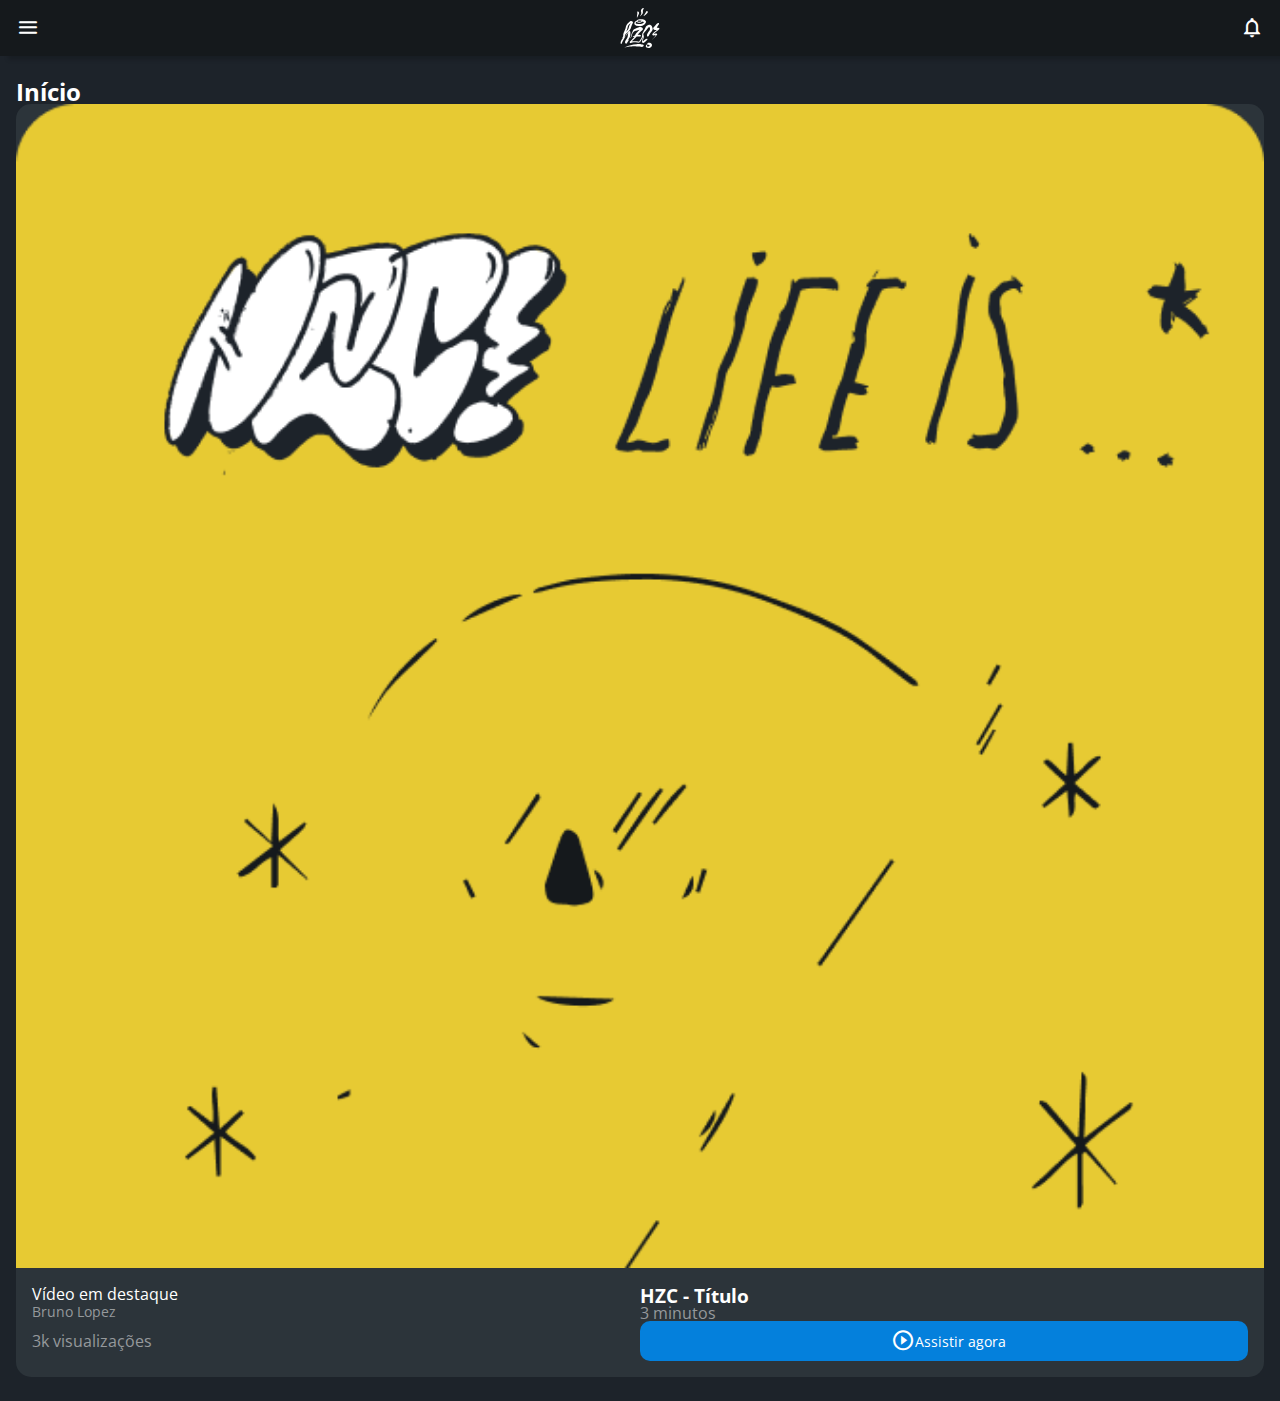
==== index.html @ 6a9f3d5c "first commit" ====
<!DOCTYPE html>
<html lang="pt">
  <head>
    <meta charset="UTF-8" />
    <meta http-equiv="X-UA-Compatible" content="IE=edge" />
    <meta name="viewport" content="width=device-width, initial-scale=1.0" />
    <title>HZC | Home</title>
    <link rel="preconnect" href="https://fonts.googleapis.com" />
    <link rel="preconnect" href="https://fonts.gstatic.com" crossorigin />
    <link rel="stylesheet" href="https://fonts.googleapis.com/css2?family=Open+Sans:wght@400;600;700&display=swap" />
    <link rel="stylesheet" href="./assets/css/reset.css" />
    <link rel="stylesheet" href="./assets/css/estilos.css" />
  </head>

  <body>
    <header class="cabecalho">
      <button class="cabecalho__menu" aria-label="Menu"><i></i></button>
      <img src="./assets/img/logo.svg" alt="Logotipo da HZC" class="cabecalho__logo" />
      <button class="cabecalho__notificacao" aria-label="Notificação"><i></i></button>
    </header>
    <nav class="menu-lateral">
      <img src="assets/img/logo.svg" alt="" class="menu-lateral__logo" alt="Logotipo da HZC" />
      <a href="#" class="menu-lateral__link menu-lateral__link--inicio menu-lateral__link--ativo">Início</a>
      <a href="#" class="menu-lateral__link menu-lateral__link--videos">Vídeos</a>
      <a href="#" class="menu-lateral__link menu-lateral__link--picos">Picos</a>
      <a href="#" class="menu-lateral__link menu-lateral__link--integrantes">Integrantes</a>
      <a href="#" class="menu-lateral__link menu-lateral__link--camisas">Camisas</a>
      <a href="#" class="menu-lateral__link menu-lateral__link--pinturas">Pinturas</a>
    </nav>
    <main class="principal">
      <h2 class="titulo-pagina">Início</h2>
      <article class="cartao">
        <img src="assets/img/banner-mobile_1.png" alt="Banner do cartao" class="cartao__imagem" />
        <div class="cartao__conteudo">
          <p class="cartao__destaque">Vídeo em destaque</p>
          <h3 class="cartao__titulo">HZC - Título</h3>
          <p class="cartao__perfil">Bruno Lopez</p>
          <p class="cartao__info cartao__info--tempo">3 minutos</p>
          <p class="cartao__info cartao__info--visualizacao">3k visualizações</p>
          <button class="cartao__botao cartao__botao--play cartao__botao--destaque">Assistir agora</button>
        </div>
      </article>
    </main>

    <script src="index.js"></script>
  </body>
</html>
---- assets/css/estilos.css ----
@font-face {
  font-family: "icones";
  src: url(../font/icones.ttf);
}

body {
  background-color: #1d232a;
  font-family: "Open Sans", "icones", sans-serif;
  color: #ffffff;
}

.cabecalho {
  display: flex;
  justify-content: space-between;
  align-items: center;
  background-color: #15191c;
  padding: 8px 16px;
  box-shadow: 8px 4px 4px rgba(0, 0, 0, 0.16);
}

.cabecalho__menu i::before {
  content: "\e904";
  font-size: 24px;
}
.cabecalho__logo {
  width: 40px;
}
.cabecalho__notificacao::before {
  content: "\e906";
  font-size: 24px;
}

/* MENU Navbar */
.menu-lateral {
  display: flex;
  flex-direction: column;
  background-color: #15191c;
  width: 75vw;
  height: 100vh;
  left: -100vw;
  position: absolute;
  transition: 0.25s;
  z-index: 99;
}

.menu-lateral--ativo {
  transition: 0.25s;
  left: 0;
}

.menu-lateral__logo {
  align-self: center;
  width: 118px;
  padding: 16px;
}

.menu-lateral__link {
  height: 64px;
  color: #95999c;
  padding-left: 64px;
  display: flex;
  align-items: center;
}

.menu-lateral__link--ativo {
  color: #ffffff;
  padding-left: 56px;
  border-left: 8px solid #ffffff;
}

.menu-lateral__link::before {
  content: "";
  width: 24px;
  height: 24px;
  font-size: 24px;
  position: absolute;
  left: 24px;
}

.menu-lateral__link--inicio::before {
  content: "\e902";
}

.menu-lateral__link--videos::before {
  content: "\e90e";
}

.menu-lateral__link--picos::before {
  content: "\e909";
}

.menu-lateral__link--integrantes::before {
  content: "\e903";
}

.menu-lateral__link--camisas::before {
  content: "\e900";
}

.menu-lateral__link--pinturas::before {
  content: "\e90a";
}

.principal {
  padding: 24px 16px;
}

.titulo-pagina {
  font-size: 1.5rem;
  font-weight: 700;
}

.cartao {
  width: 100%;
  overflow: hidden;
  border-radius: 15px;
  background-color: #2c343a;
}

.cartao__conteudo {
  padding: 16px;
  display: grid;
  grid-template-columns: 1fr 1fr;
}

.cartao_destaque {
  grid-column: span 2 ;
}

.cartao__titulo {
  font-size: 1.2rem;
  font-weight: 700;
}

.cartao__perfil {
  color: #95999c;
  font-size: 0.9rem;
}

.cartao__info {
  display: flex;
  align-items: center;
  color: #95999c;
}

.cartao__info--tempo {
  content: "\e90c";
  margin-right: 8px;
}

.cartao__info--visualizacao {
  content: "\e90f";
  margin-right: 8px;
}

.cartao__botao {
  display: flex;
  justify-content: center;
  align-items: center;
  background-color: #0480dc;
  width: 40px;
  height: 40px;
  border-radius: 10px;
  font-size: 0.9rem;
}

.cartao__botao--play::before {
  content: "\e90b";
  font-size: 24px;
}

.cartao__botao--destaque {
  width: 100%;
}

.cartao__botao--destaque::before {
  margin-left: 8px;
}
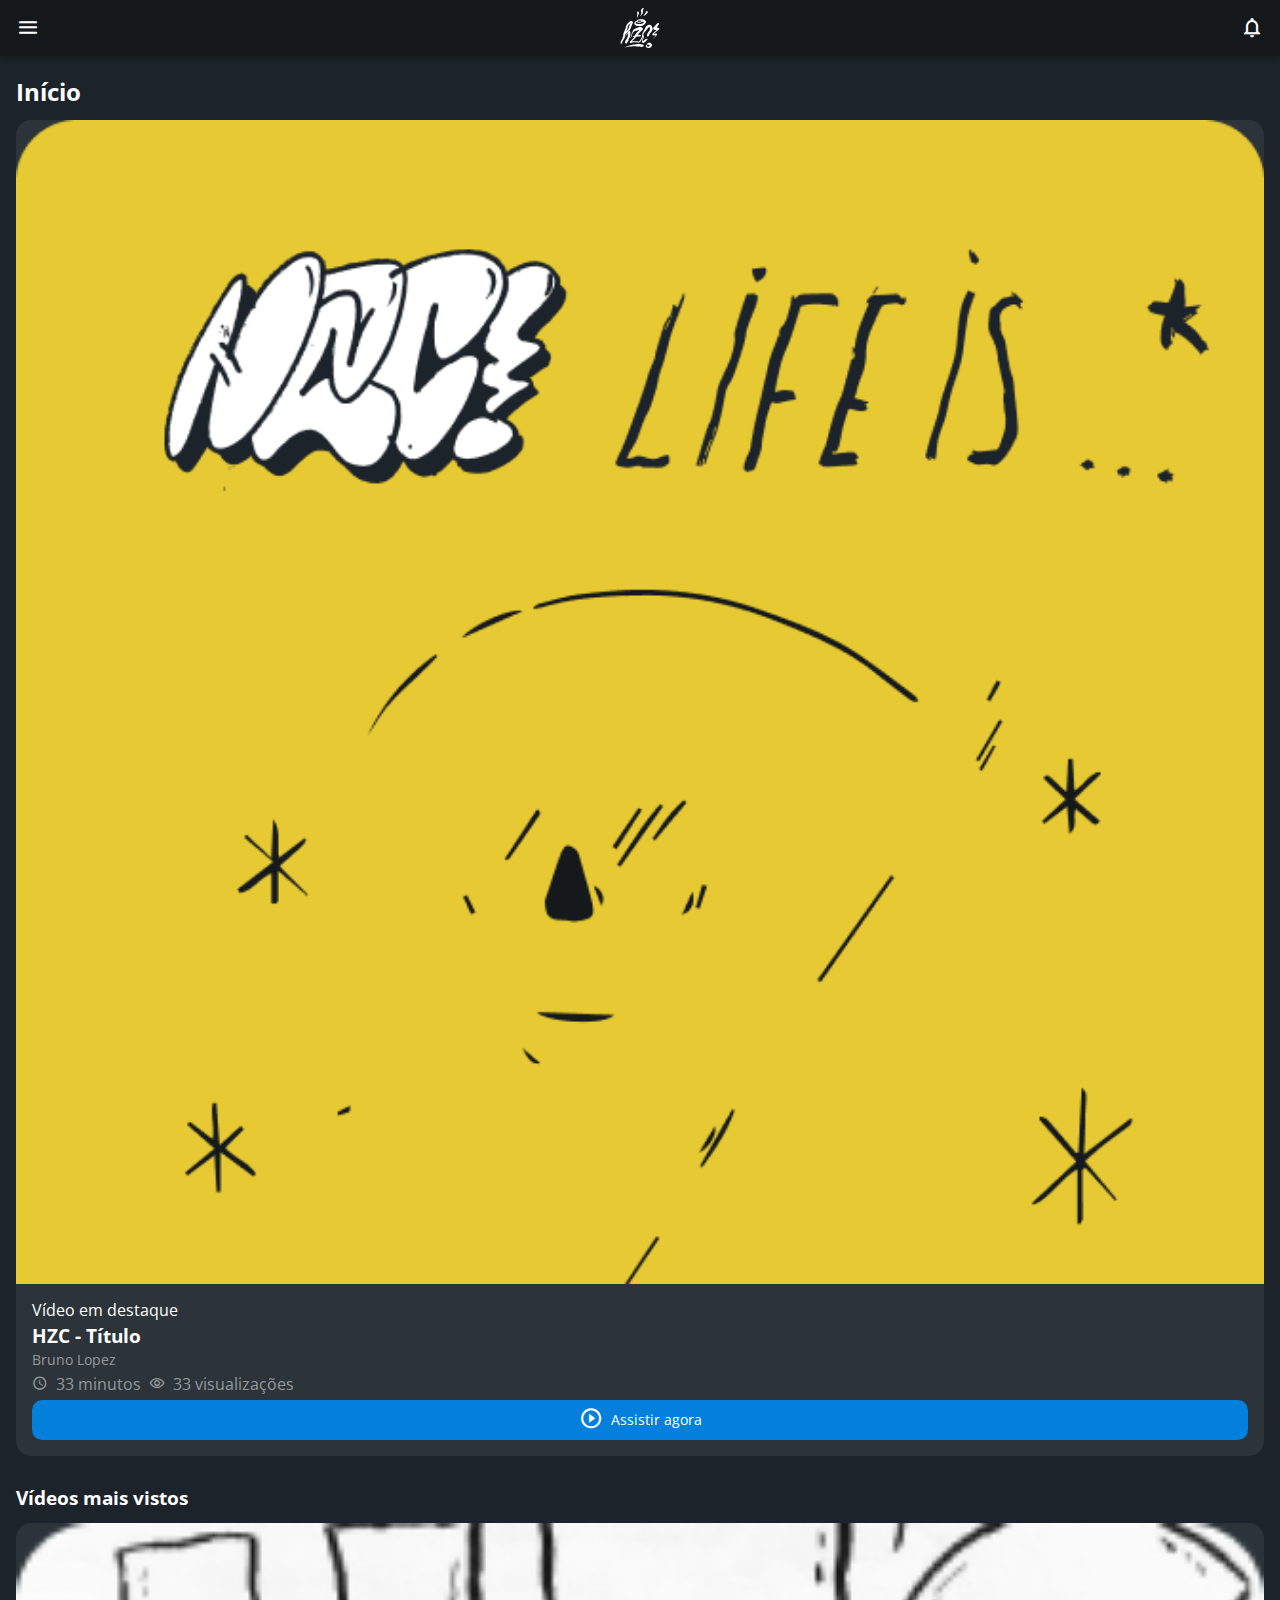
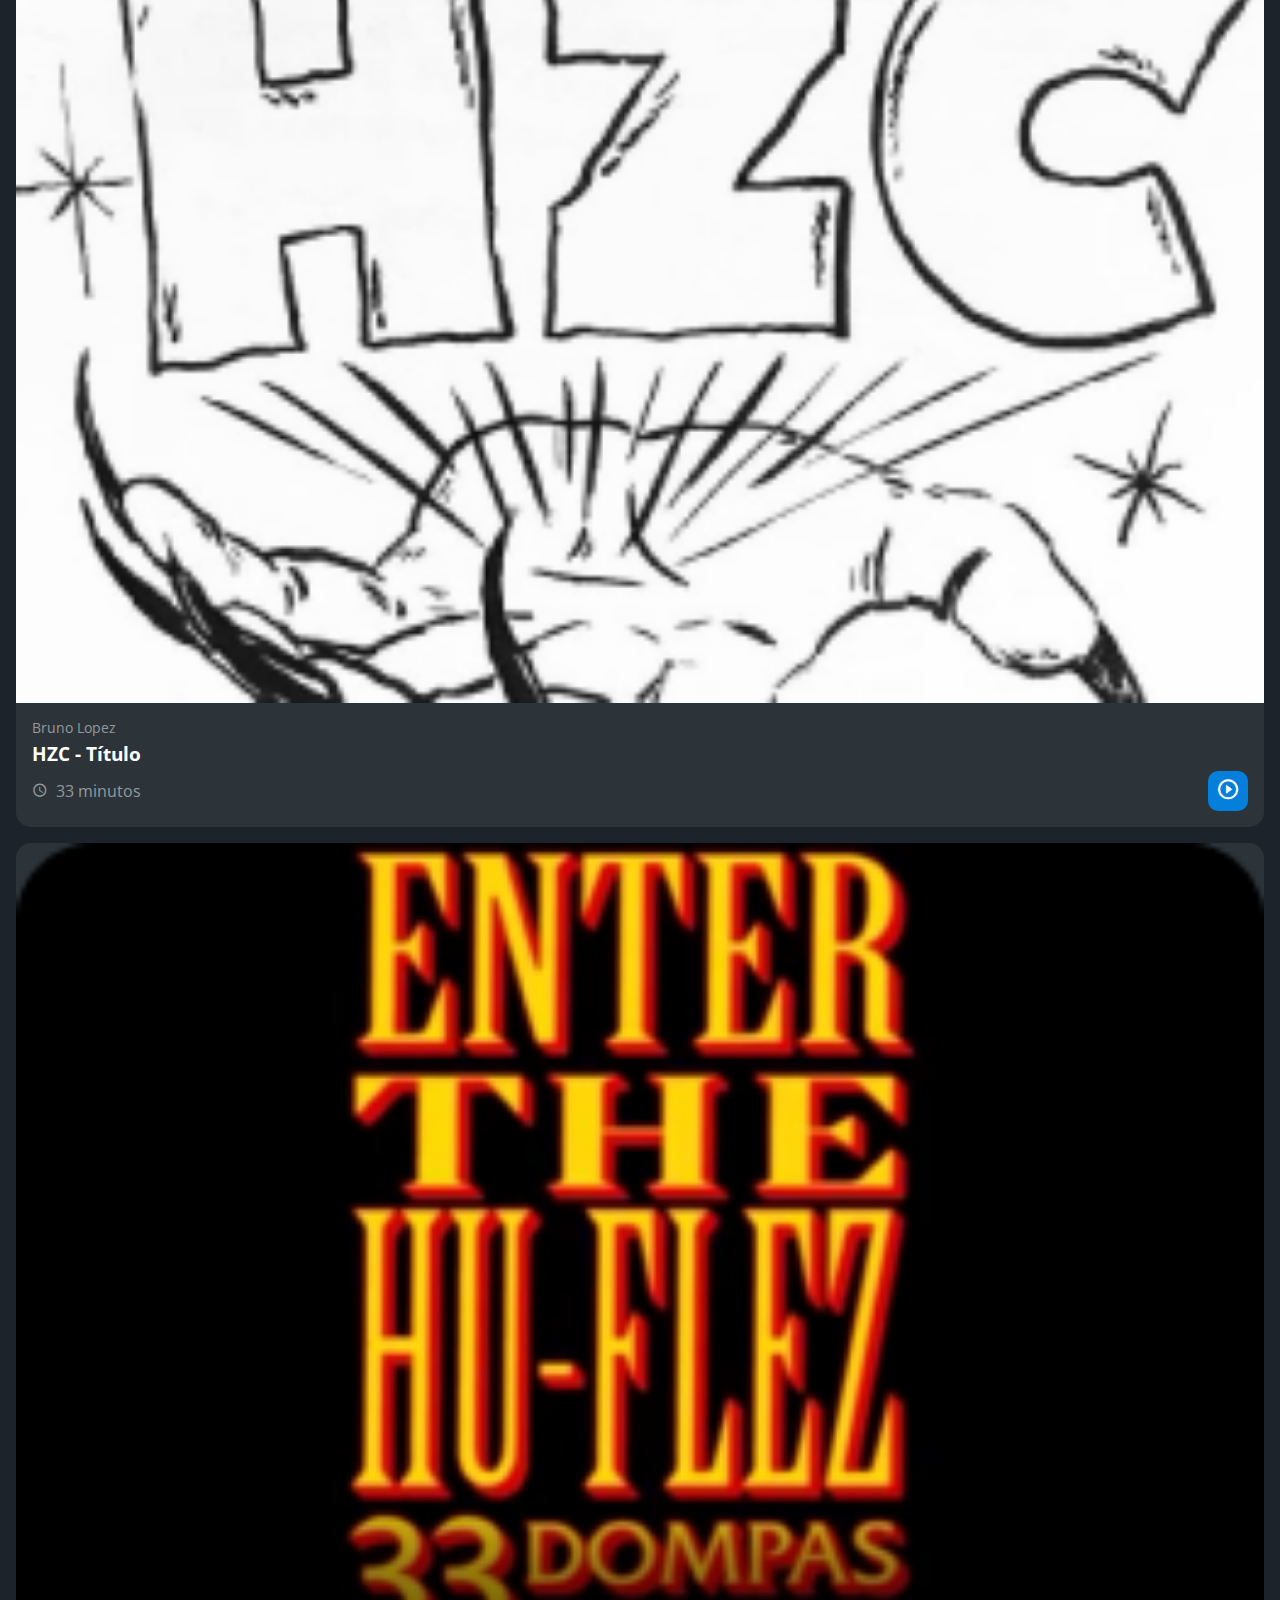
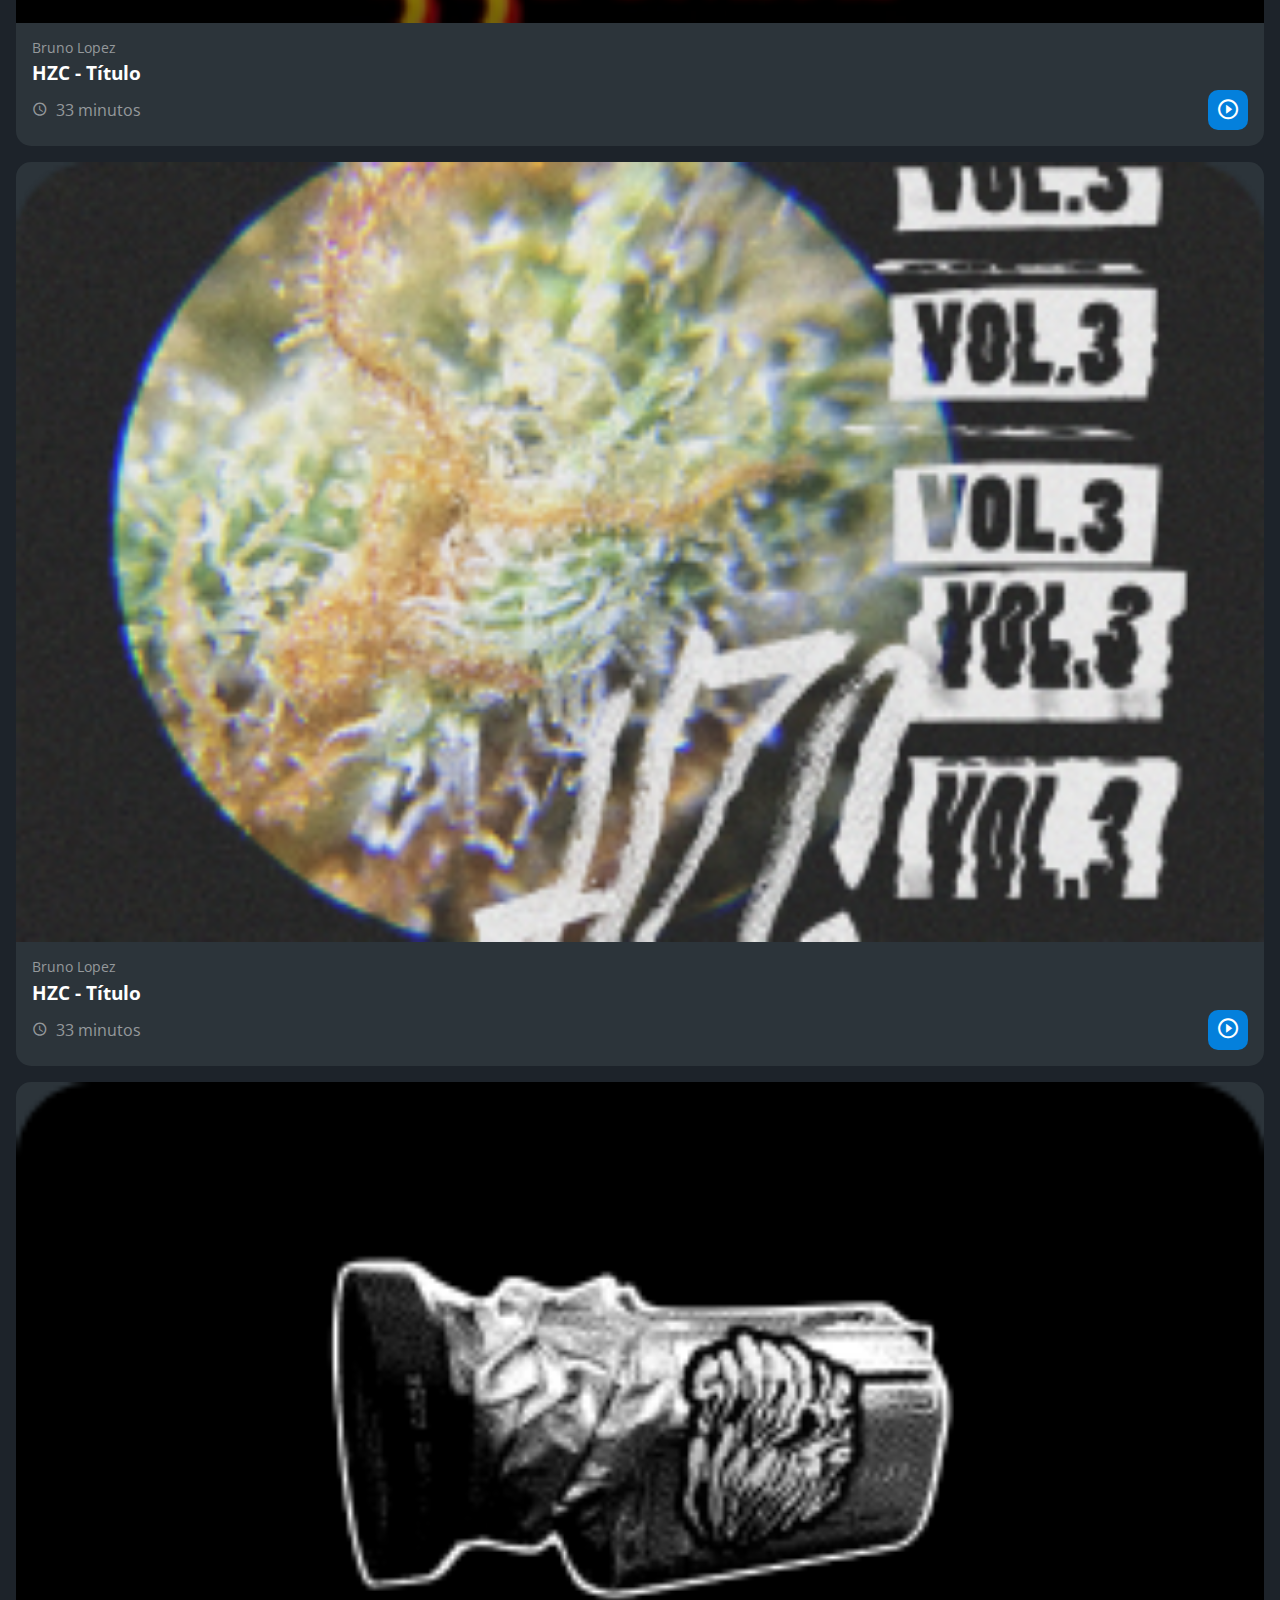
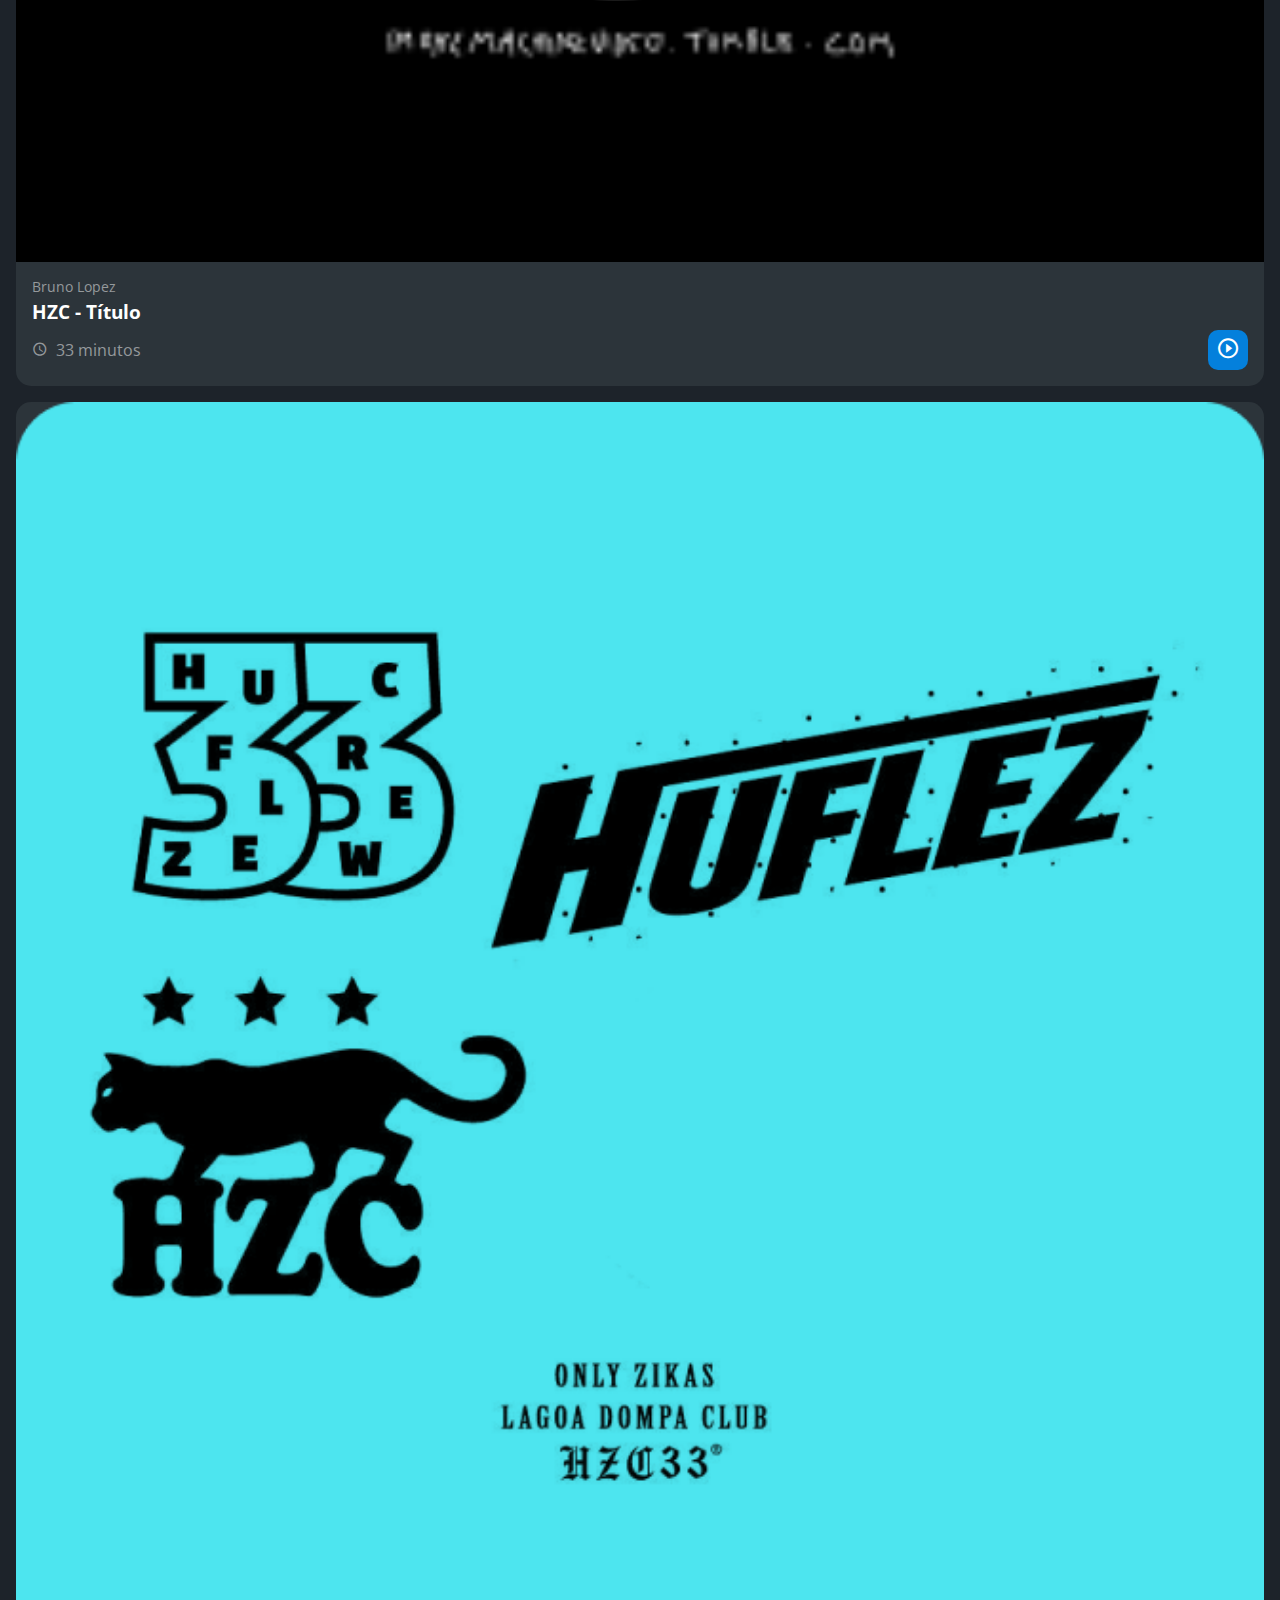
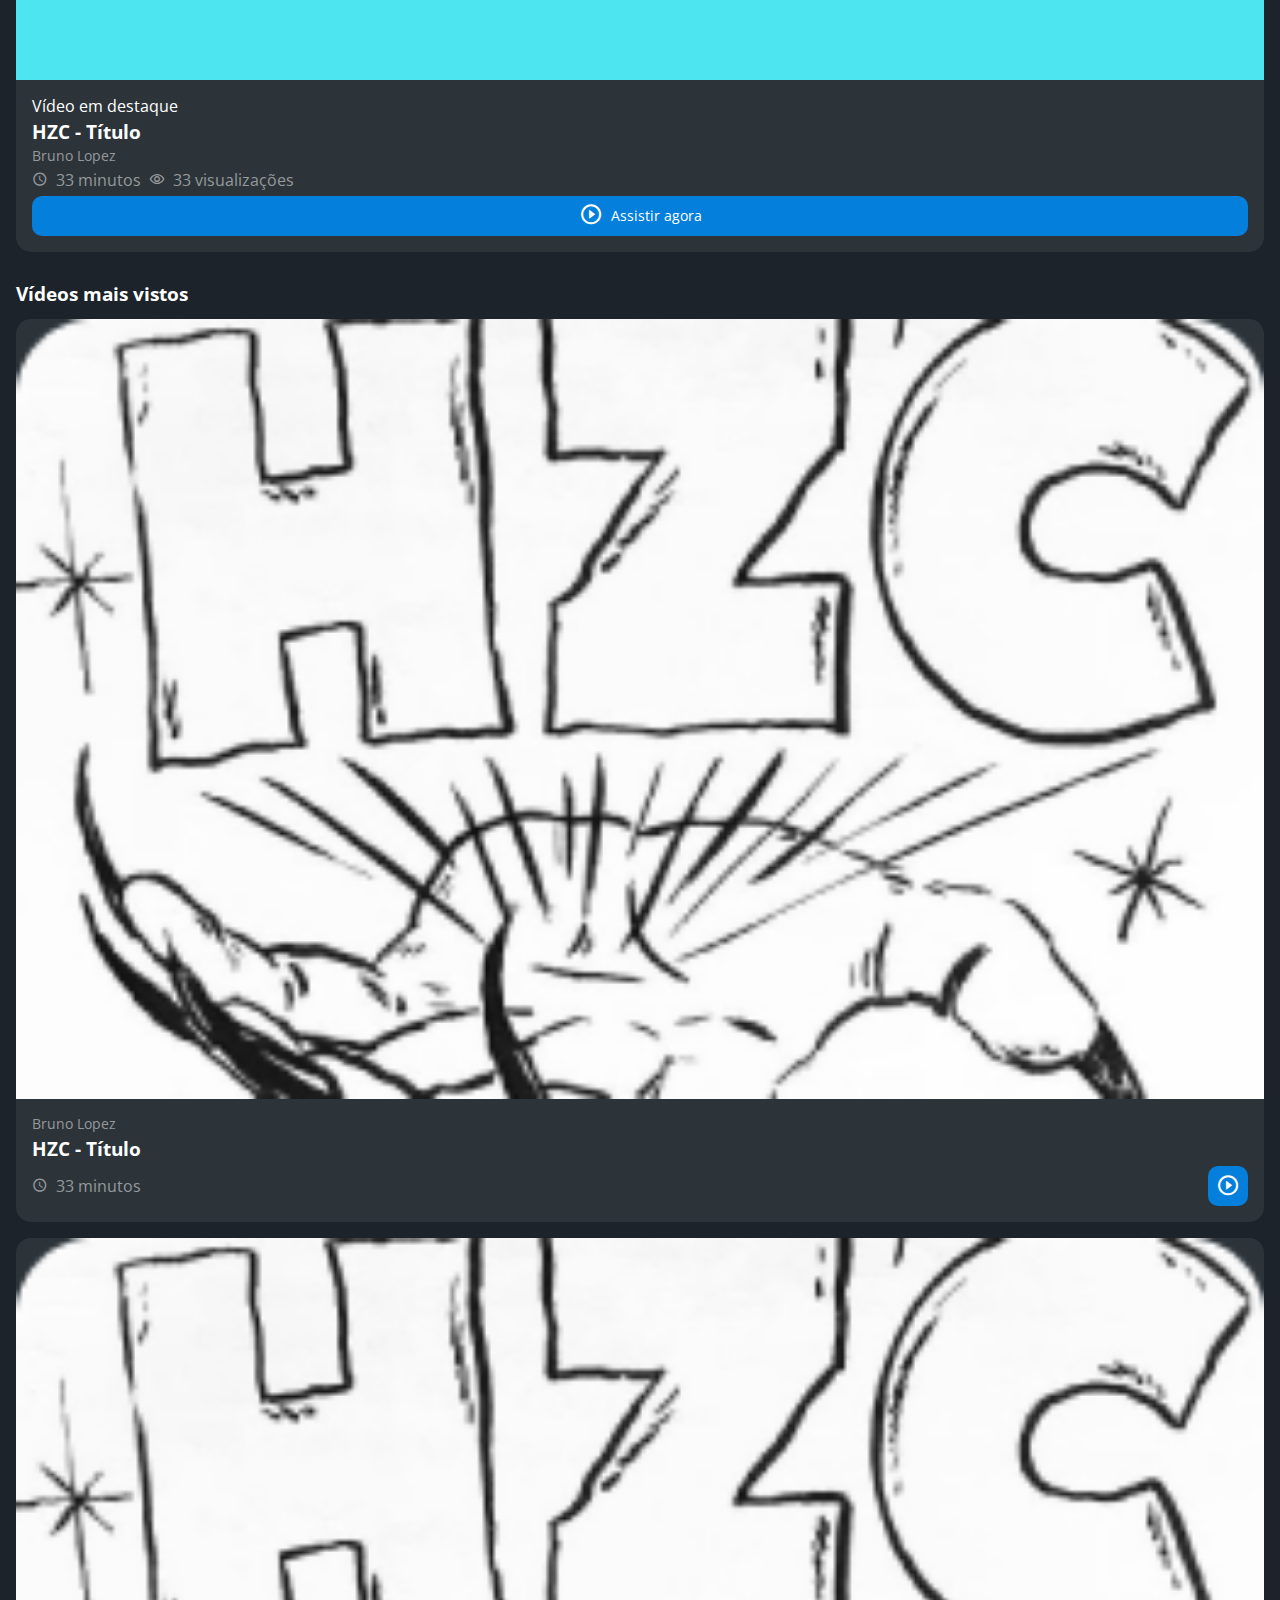
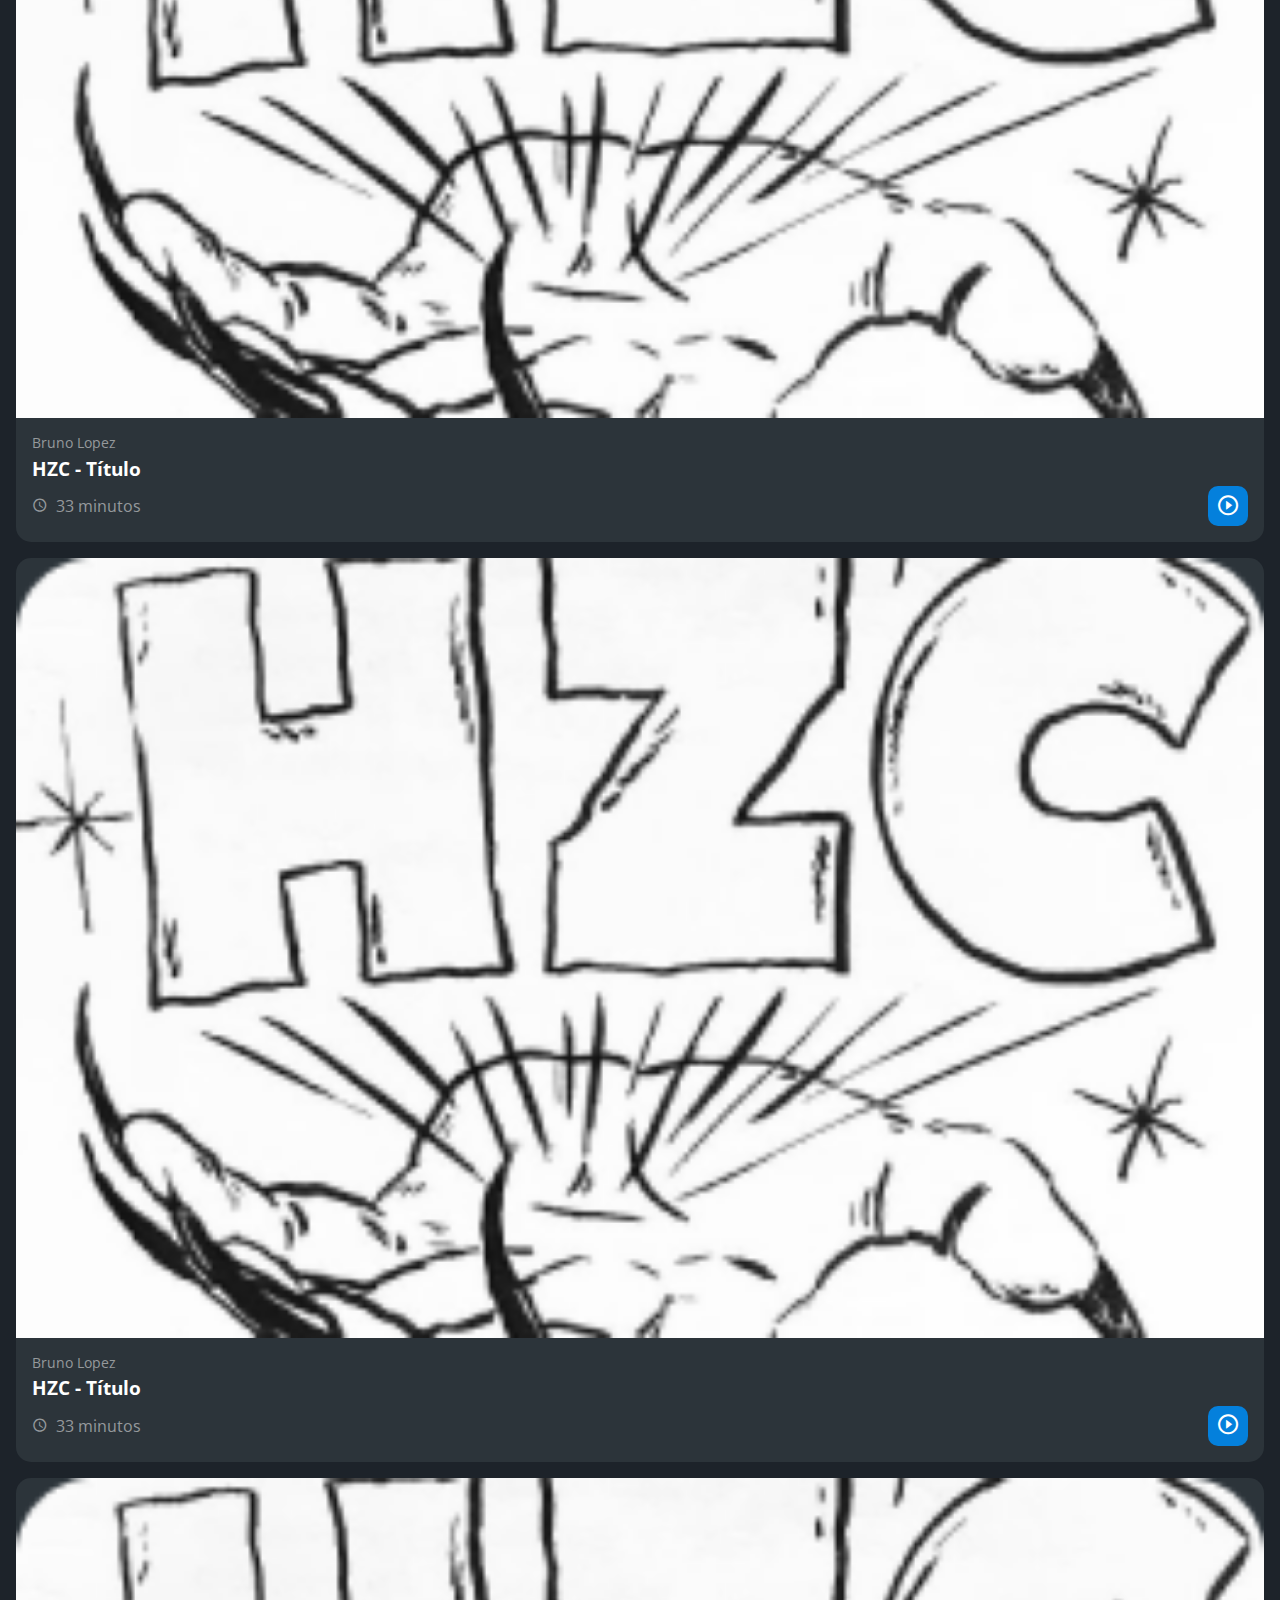
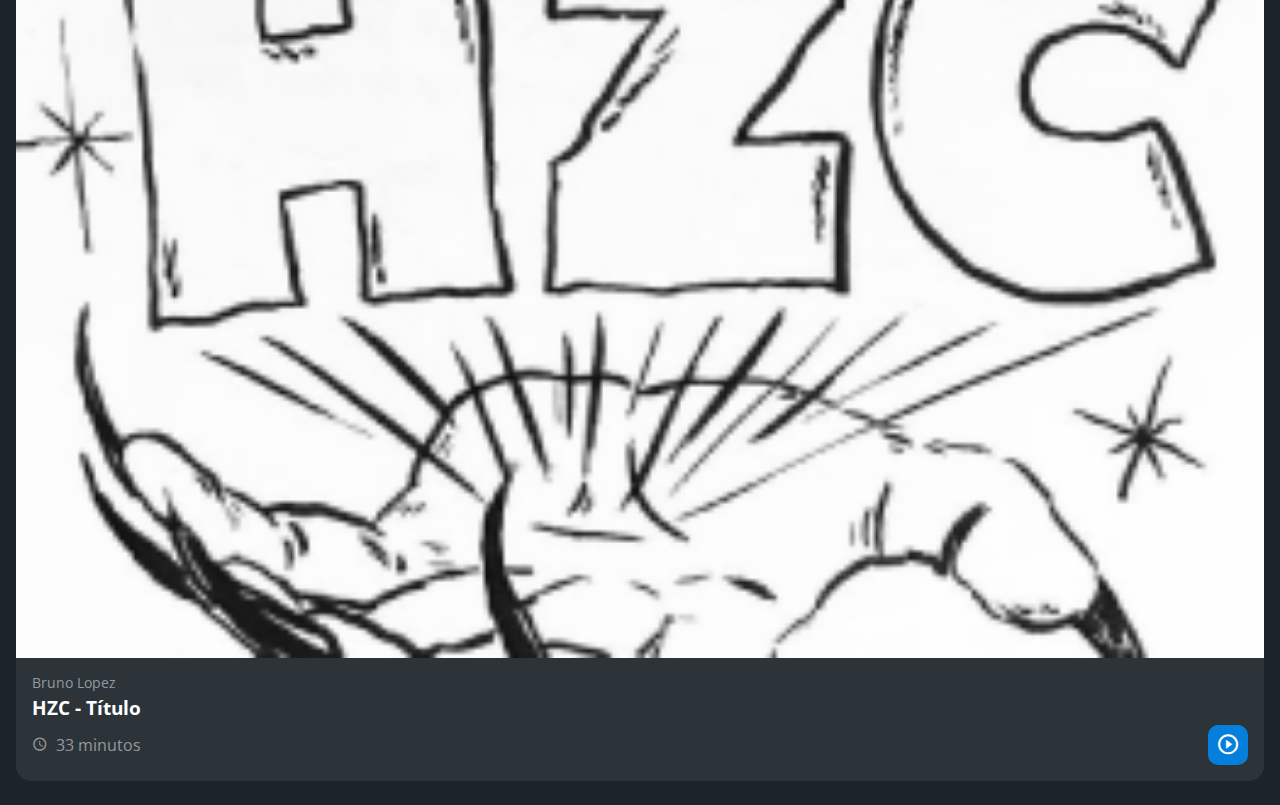
==== commit 10970548: "finalizando" ====
--- a/index.html
+++ b/index.html
@@ -1,47 +1,199 @@
 <!DOCTYPE html>
-<html lang="pt">
-  <head>
-    <meta charset="UTF-8" />
-    <meta http-equiv="X-UA-Compatible" content="IE=edge" />
-    <meta name="viewport" content="width=device-width, initial-scale=1.0" />
+<html lang="pt-br">
+<head>
+    <meta charset="UTF-8">
+    <meta http-equiv="X-UA-Compatible" content="IE=edge">
+    <meta name="viewport" content="width=device-width, initial-scale=1.0">
     <title>HZC | Home</title>
-    <link rel="preconnect" href="https://fonts.googleapis.com" />
-    <link rel="preconnect" href="https://fonts.gstatic.com" crossorigin />
-    <link rel="stylesheet" href="https://fonts.googleapis.com/css2?family=Open+Sans:wght@400;600;700&display=swap" />
-    <link rel="stylesheet" href="./assets/css/reset.css" />
-    <link rel="stylesheet" href="./assets/css/estilos.css" />
-  </head>
-
-  <body>
+    <link rel="preconnect" href="https://fonts.googleapis.com">
+    <link rel="preconnect" href="https://fonts.gstatic.com" crossorigin>
+    <link rel="stylesheet" href="https://fonts.googleapis.com/css2?family=Open+Sans:wght@400;600;700&display=swap">
+    <link rel="stylesheet" href="assets/css/reset.css">
+    <link rel="stylesheet" href="assets/css/estilos.css">
+</head>
+<body>
     <header class="cabecalho">
-      <button class="cabecalho__menu" aria-label="Menu"><i></i></button>
-      <img src="./assets/img/logo.svg" alt="Logotipo da HZC" class="cabecalho__logo" />
-      <button class="cabecalho__notificacao" aria-label="Notificação"><i></i></button>
+        <button class="cabecalho__menu" aria-label="Menu"><i></i></button>
+        <img src="assets/img/logo.svg" alt="Logotipo da HZC" class="cabecalho__logo">
+        <p class="cabecalho__perfil">Bruno Lopez</p>
+        <button class="cabecalho__notificacao" aria-label="Notificação"><i></i></button>
     </header>
     <nav class="menu-lateral">
-      <img src="assets/img/logo.svg" alt="" class="menu-lateral__logo" alt="Logotipo da HZC" />
-      <a href="#" class="menu-lateral__link menu-lateral__link--inicio menu-lateral__link--ativo">Início</a>
-      <a href="#" class="menu-lateral__link menu-lateral__link--videos">Vídeos</a>
-      <a href="#" class="menu-lateral__link menu-lateral__link--picos">Picos</a>
-      <a href="#" class="menu-lateral__link menu-lateral__link--integrantes">Integrantes</a>
-      <a href="#" class="menu-lateral__link menu-lateral__link--camisas">Camisas</a>
-      <a href="#" class="menu-lateral__link menu-lateral__link--pinturas">Pinturas</a>
+        <img src="assets/img/logo.svg" alt="Logotipo da HZC" class="menu-lateral__logo">
+        <a href="#" class="menu-lateral__link menu-lateral__link--inicio menu-lateral__link--ativo">Início</a>
+        <a href="#" class="menu-lateral__link menu-lateral__link--videos">Vídeos</a>
+        <a href="#" class="menu-lateral__link menu-lateral__link--picos">Picos</a>
+        <a href="#" class="menu-lateral__link menu-lateral__link--integrantes">Integrantes</a>
+        <a href="#" class="menu-lateral__link menu-lateral__link--camisas">Camisas</a>
+        <a href="#" class="menu-lateral__link menu-lateral__link--pinturas">Pinturas</a>
     </nav>
     <main class="principal">
-      <h2 class="titulo-pagina">Início</h2>
-      <article class="cartao">
-        <img src="assets/img/banner-mobile_1.png" alt="Banner do cartao" class="cartao__imagem" />
-        <div class="cartao__conteudo">
-          <p class="cartao__destaque">Vídeo em destaque</p>
-          <h3 class="cartao__titulo">HZC - Título</h3>
-          <p class="cartao__perfil">Bruno Lopez</p>
-          <p class="cartao__info cartao__info--tempo">3 minutos</p>
-          <p class="cartao__info cartao__info--visualizacao">3k visualizações</p>
-          <button class="cartao__botao cartao__botao--play cartao__botao--destaque">Assistir agora</button>
-        </div>
-      </article>
+        <h2 class="titulo-pagina">Início</h2>
+        <article class="cartao cartao--destaque destaque-video">
+            <img src="assets/img/banner-mobile_1.png" alt="Banner do cartao" class="cartao__imagem cartao__imagem--mobile">
+            <img src="assets/img/banner_1.png" alt="Banner do cartao" class="cartao__imagem cartao__imagem--desktop">
+            <div class="cartao__conteudo">
+                <p class="cartao__destaque">Vídeo em destaque</p>
+                <h3 class="cartao__titulo">HZC - Título</h3>
+                <p class="cartao__perfil">Bruno Lopez</p>
+                <p class="cartao__info cartao__info--tempo">33 minutos</p>
+                <p class="cartao__info cartao__info--visualizacao">33 visualizações</p>
+                <button class="cartao__botao cartao__botao--play cartao__botao--destaque">Assistir agora</button>
+            </div>
+        </article>
+        <article class="cartao cartao--recentes videos-recentes">
+            <h3 class="cartao__titulo">Vídeos recentes</h3>
+            <a href="#" class="cartao__link">Ver todos</a>
+            <ul class="cartao__lista">
+                <li class="cartao__item">
+                    <img src="assets/img/miniatura_1.png" alt="Thumbnail" class="cartao__item-thumbnail">
+                    <h4 class="cartao__item-titulo">HZC - Love machine</h4>
+                    <p class="cartao__item-perfil">Bruno Lopez</p>
+                </li>
+                <li class="cartao__item">
+                    <img src="assets/img/miniatura_2.png" alt="Thumbnail" class="cartao__item-thumbnail">
+                    <h4 class="cartao__item-titulo">HZC - Love machine</h4>
+                    <p class="cartao__item-perfil">Bruno Lopez</p>
+                </li>
+                <li class="cartao__item">
+                    <img src="assets/img/miniatura_3.png" alt="Thumbnail" class="cartao__item-thumbnail">
+                    <h4 class="cartao__item-titulo">HZC - Love machine</h4>
+                    <p class="cartao__item-perfil">Bruno Lopez</p>
+                </li>
+                <li class="cartao__item">
+                    <img src="assets/img/miniatura_4.png" alt="Thumbnail" class="cartao__item-thumbnail">
+                    <h4 class="cartao__item-titulo">HZC - Love machine</h4>
+                    <p class="cartao__item-perfil">Bruno Lopez</p>
+                </li>
+                <li class="cartao__item">
+                    <img src="assets/img/miniatura_5.png" alt="Thumbnail" class="cartao__item-thumbnail">
+                    <h4 class="cartao__item-titulo">HZC - Love machine</h4>
+                    <p class="cartao__item-perfil">Bruno Lopez</p>
+                </li>
+            </ul>
+        </article>
+        <section class="secao secao-videos">
+            <h3 class="titulo-secao">Vídeos mais vistos</h3>
+            <article class="cartao">
+                <img src="assets/img/video_1.png" alt="Vídeo" class="cartao__imagem">
+                <div class="cartao__conteudo">
+                    <p class="cartao__perfil">Bruno Lopez</p>
+                    <h3 class="cartao__titulo">HZC - Título</h3>
+                    <p class="cartao__info cartao__info--tempo">33 minutos</p>
+                    <button class="cartao__botao cartao__botao--play" aria-label="Assistir agora"></button>
+                </div>
+            </article>
+            <article class="cartao">
+                <img src="assets/img/video_2.png" alt="Vídeo" class="cartao__imagem">
+                <div class="cartao__conteudo">
+                    <p class="cartao__perfil">Bruno Lopez</p>
+                    <h3 class="cartao__titulo">HZC - Título</h3>
+                    <p class="cartao__info cartao__info--tempo">33 minutos</p>
+                    <button class="cartao__botao cartao__botao--play" aria-label="Assistir agora"></button>
+                </div>
+            </article>
+            <article class="cartao">
+                <img src="assets/img/video_3.png" alt="Vídeo" class="cartao__imagem">
+                <div class="cartao__conteudo">
+                    <p class="cartao__perfil">Bruno Lopez</p>
+                    <h3 class="cartao__titulo">HZC - Título</h3>
+                    <p class="cartao__info cartao__info--tempo">33 minutos</p>
+                    <button class="cartao__botao cartao__botao--play" aria-label="Assistir agora"></button>
+                </div>
+            </article>
+            <article class="cartao">
+                <img src="assets/img/video_4.png" alt="Vídeo" class="cartao__imagem">
+                <div class="cartao__conteudo">
+                    <p class="cartao__perfil">Bruno Lopez</p>
+                    <h3 class="cartao__titulo">HZC - Título</h3>
+                    <p class="cartao__info cartao__info--tempo">33 minutos</p>
+                    <button class="cartao__botao cartao__botao--play" aria-label="Assistir agora"></button>
+                </div>
+            </article>
+        </section>
+        <article class="cartao cartao--recentes produtos-recentes">
+            <h3 class="cartao__titulo">Vídeos recentes</h3>
+            <a href="#" class="cartao__link">Ver todos</a>
+            <ul class="cartao__lista">
+                <li class="cartao__item">
+                    <img src="assets/img/miniatura_1.png" alt="Thumbnail" class="cartao__item-thumbnail">
+                    <h4 class="cartao__item-titulo">HZC - Love machine</h4>
+                    <p class="cartao__item-perfil">Bruno Lopez</p>
+                </li>
+                <li class="cartao__item">
+                    <img src="assets/img/miniatura_1.png" alt="Thumbnail" class="cartao__item-thumbnail">
+                    <h4 class="cartao__item-titulo">HZC - Love machine</h4>
+                    <p class="cartao__item-perfil">Bruno Lopez</p>
+                </li>
+                <li class="cartao__item">
+                    <img src="assets/img/miniatura_1.png" alt="Thumbnail" class="cartao__item-thumbnail">
+                    <h4 class="cartao__item-titulo">HZC - Love machine</h4>
+                    <p class="cartao__item-perfil">Bruno Lopez</p>
+                </li>
+                <li class="cartao__item">
+                    <img src="assets/img/miniatura_1.png" alt="Thumbnail" class="cartao__item-thumbnail">
+                    <h4 class="cartao__item-titulo">HZC - Love machine</h4>
+                    <p class="cartao__item-perfil">Bruno Lopez</p>
+                </li>
+                <li class="cartao__item">
+                    <img src="assets/img/miniatura_1.png" alt="Thumbnail" class="cartao__item-thumbnail">
+                    <h4 class="cartao__item-titulo">HZC - Love machine</h4>
+                    <p class="cartao__item-perfil">Bruno Lopez</p>
+                </li>
+            </ul>
+        </article>
+        <article class="cartao cartao--destaque destaque-produtos">
+            <img src="assets/img/banner-mobile_2.png" alt="Banner do cartao" class="cartao__imagem cartao__imagem--mobile">
+            <img src="assets/img/banner_2.png" alt="Banner do cartao" class="cartao__imagem cartao__imagem--desktop">
+            <div class="cartao__conteudo">
+                <p class="cartao__destaque">Vídeo em destaque</p>
+                <h3 class="cartao__titulo">HZC - Título</h3>
+                <p class="cartao__perfil">Bruno Lopez</p>
+                <p class="cartao__info cartao__info--tempo">33 minutos</p>
+                <p class="cartao__info cartao__info--visualizacao">33 visualizações</p>
+                <button class="cartao__botao cartao__botao--play cartao__botao--destaque">Assistir agora</button>
+            </div>
+        </article>
+        <section class="secao secao-produtos">
+            <h3 class="titulo-secao">Vídeos mais vistos</h3>
+            <article class="cartao">
+                <img src="assets/img/video_1.png" alt="Vídeo" class="cartao__imagem">
+                <div class="cartao__conteudo">
+                    <p class="cartao__perfil">Bruno Lopez</p>
+                    <h3 class="cartao__titulo">HZC - Título</h3>
+                    <p class="cartao__info cartao__info--tempo">33 minutos</p>
+                    <button class="cartao__botao cartao__botao--play" aria-label="Assistir agora"></button>
+                </div>
+            </article>
+            <article class="cartao">
+                <img src="assets/img/video_1.png" alt="Vídeo" class="cartao__imagem">
+                <div class="cartao__conteudo">
+                    <p class="cartao__perfil">Bruno Lopez</p>
+                    <h3 class="cartao__titulo">HZC - Título</h3>
+                    <p class="cartao__info cartao__info--tempo">33 minutos</p>
+                    <button class="cartao__botao cartao__botao--play" aria-label="Assistir agora"></button>
+                </div>
+            </article>
+            <article class="cartao">
+                <img src="assets/img/video_1.png" alt="Vídeo" class="cartao__imagem">
+                <div class="cartao__conteudo">
+                    <p class="cartao__perfil">Bruno Lopez</p>
+                    <h3 class="cartao__titulo">HZC - Título</h3>
+                    <p class="cartao__info cartao__info--tempo">33 minutos</p>
+                    <button class="cartao__botao cartao__botao--play" aria-label="Assistir agora"></button>
+                </div>
+            </article>
+            <article class="cartao">
+                <img src="assets/img/video_1.png" alt="Vídeo" class="cartao__imagem">
+                <div class="cartao__conteudo">
+                    <p class="cartao__perfil">Bruno Lopez</p>
+                    <h3 class="cartao__titulo">HZC - Título</h3>
+                    <p class="cartao__info cartao__info--tempo">33 minutos</p>
+                    <button class="cartao__botao cartao__botao--play" aria-label="Assistir agora"></button>
+                </div>
+            </article>
+        </section>
     </main>
-
     <script src="index.js"></script>
-  </body>
-</html>
+</body>
+</html>--- a/assets/css/estilos.css
+++ b/assets/css/estilos.css
@@ -9,48 +9,109 @@
   color: #ffffff;
 }
 
+@media screen and (min-width: 1440px) {
+  body {
+    display: grid;
+    grid-template-columns: auto 1fr;
+  }
+}
+
 .cabecalho {
   display: flex;
   justify-content: space-between;
   align-items: center;
   background-color: #15191c;
   padding: 8px 16px;
-  box-shadow: 8px 4px 4px rgba(0, 0, 0, 0.16);
+  box-shadow: 0px 4px 4px rgba(0, 0, 0, 0.16);
 }
 
 .cabecalho__menu i::before {
   content: "\e904";
   font-size: 24px;
 }
+
+.cabecalho__notificacao i::before {
+  content: "\e906";
+  font-size: 24px;
+}
+
 .cabecalho__logo {
   width: 40px;
 }
-.cabecalho__notificacao::before {
-  content: "\e906";
-  font-size: 24px;
-}
-
-/* MENU Navbar */
+
+.cabecalho__perfil {
+  display: none;
+}
+
+@media screen and (min-width: 1440px) {
+  .cabecalho {
+    background-color: #1d232a;
+    display: grid;
+    column-gap: 32px;
+    grid-template-columns: 1fr auto;
+    padding: 16px 60px;
+    height: 80px;
+    box-sizing: border-box;
+    grid-column: 2;
+  }
+
+  .cabecalho__menu {
+    display: none;
+  }
+
+  .cabecalho__logo {
+    display: none;
+  }
+
+  .cabecalho__perfil {
+    display: grid;
+    grid-template-columns: repeat(3, auto);
+    column-gap: 8px;
+    align-items: center;
+    justify-self: flex-end;
+    color: #95999c;
+    padding: 8px 32px;
+    border-right: 1px solid #95999c;
+  }
+
+  .cabecalho__perfil::before {
+    content: "";
+    display: block;
+    width: 32px;
+    height: 32px;
+    background-image: url(../img/profile_2.png);
+    background-size: contain;
+    background-repeat: no-repeat;
+    background-position: center;
+  }
+
+  .cabecalho__perfil::after {
+    content: "\e90d";
+    color: #ffffff;
+    font-size: 1.5rem;
+  }
+}
+
 .menu-lateral {
   display: flex;
   flex-direction: column;
   background-color: #15191c;
   width: 75vw;
   height: 100vh;
+
+  position: absolute;
   left: -100vw;
-  position: absolute;
   transition: 0.25s;
-  z-index: 99;
 }
 
 .menu-lateral--ativo {
+  left: 0;
   transition: 0.25s;
-  left: 0;
 }
 
 .menu-lateral__logo {
+  width: 118px;
   align-self: center;
-  width: 118px;
   padding: 16px;
 }
 
@@ -69,7 +130,7 @@
 }
 
 .menu-lateral__link::before {
-  content: "";
+  content: "\e900";
   width: 24px;
   height: 24px;
   font-size: 24px;
@@ -101,8 +162,19 @@
   content: "\e90a";
 }
 
+@media screen and (min-width: 1440px) {
+  .menu-lateral {
+    position: static;
+    width: 200px;
+    grid-column: 1;
+    grid-row: 1 / span 2;
+  }
+}
+
 .principal {
   padding: 24px 16px;
+  display: grid;
+  gap: 16px;
 }
 
 .titulo-pagina {
@@ -110,31 +182,67 @@
   font-weight: 700;
 }
 
+.titulo-secao {
+  font-size: 1.2rem;
+  font-weight: 700;
+}
+
+@media screen and (min-width: 1440px) {
+  .principal {
+    display: grid;
+    grid-template-columns: auto 1fr auto;
+    grid-template-areas:
+      "titulo-pagina titulo-pagina titulo-pagina"
+      "destaque-video destaque-video videos-recentes"
+      "secao-videos secao-videos secao-videos"
+      "produtos-recentes destaque-produtos destaque-produtos"
+      "secao-produtos secao-produtos secao-produtos";
+    column-gap: 32px;
+    padding: 16px 60px;
+    grid-column: 2;
+  }
+
+  .titulo-secao {
+    grid-column: span 4;
+  }
+}
+
 .cartao {
   width: 100%;
+  border-radius: 15px;
   overflow: hidden;
-  border-radius: 15px;
   background-color: #2c343a;
+}
+
+.cartao__imagem--desktop {
+  display: none;
+}
+
+.cartao--destaque {
+  margin-bottom: 16px;
 }
 
 .cartao__conteudo {
   padding: 16px;
   display: grid;
-  grid-template-columns: 1fr 1fr;
-}
-
-.cartao_destaque {
-  grid-column: span 2 ;
+  grid-template-columns: auto 1fr;
+  gap: 8px;
+}
+
+.cartao__destaque {
+  grid-column: span 2;
 }
 
 .cartao__titulo {
   font-size: 1.2rem;
   font-weight: 700;
+  grid-column: span 2;
 }
 
 .cartao__perfil {
   color: #95999c;
   font-size: 0.9rem;
+  grid-column: span 2;
 }
 
 .cartao__info {
@@ -143,12 +251,12 @@
   color: #95999c;
 }
 
-.cartao__info--tempo {
+.cartao__info--tempo::before {
   content: "\e90c";
   margin-right: 8px;
 }
 
-.cartao__info--visualizacao {
+.cartao__info--visualizacao::before {
   content: "\e90f";
   margin-right: 8px;
 }
@@ -162,6 +270,7 @@
   height: 40px;
   border-radius: 10px;
   font-size: 0.9rem;
+  justify-self: flex-end;
 }
 
 .cartao__botao--play::before {
@@ -171,8 +280,117 @@
 
 .cartao__botao--destaque {
   width: 100%;
+  grid-column: span 2;
 }
 
 .cartao__botao--destaque::before {
-  margin-left: 8px;
-}
+  margin-right: 8px;
+}
+
+.cartao--recentes {
+  display: none;
+}
+
+@media screen and (min-width: 1440px) {
+  .cartao--destaque {
+    margin-bottom: 0;
+  }
+
+  .cartao__imagem--mobile {
+    display: none;
+  }
+
+  .cartao__imagem--desktop {
+    display: block;
+  }
+
+  .cartao__botao--destaque {
+    grid-column: auto;
+    padding: 16px 8px;
+  }
+
+  .cartao--recentes {
+    display: grid;
+    grid-template-columns: auto auto;
+    align-items: center;
+    row-gap: 24px;
+    width: 256px;
+    padding: 16px;
+    box-sizing: border-box;
+    align-self: flex-start;
+  }
+
+  .cartao--recentes .cartao__titulo {
+    grid-column: auto;
+  }
+
+  .cartao__link {
+    font-size: 0.8rem;
+    font-weight: 600;
+    color: #0480dc;
+    justify-self: flex-end;
+  }
+
+  .cartao__lista {
+    display: grid;
+    row-gap: 16px;
+    grid-column: span 2;
+  }
+
+  .cartao__item {
+    display: grid;
+    grid-template-columns: auto 1fr;
+    gap: 8px;
+  }
+
+  .cartao__item-thumbnail {
+    width: 32px;
+    grid-row: span 2;
+  }
+
+  .cartao__item-titulo {
+    font-size: 0.9rem;
+    line-height: 1.2rem;
+    font-weight: 700;
+  }
+
+  .cartao__item-perfil {
+    font-size: 0.8rem;
+    color: #95999c;
+  }
+}
+
+.secao {
+  display: grid;
+  gap: 16px;
+}
+
+@media screen and (min-width: 1440px) {
+  .secao {
+    grid-template-columns: repeat(4, 1fr);
+  }
+
+  .destaque-video {
+    grid-area: destaque-video;
+  }
+
+  .videos-recentes {
+    grid-area: videos-recentes;
+  }
+
+  .secao-videos {
+    grid-area: secao-videos;
+  }
+
+  .destaque-produtos {
+    grid-area: destaque-produtos;
+  }
+
+  .produtos-recentes {
+    grid-area: produtos-recentes;
+  }
+
+  .secao-produtos {
+    grid-area: secao-produtos;
+  }
+}
